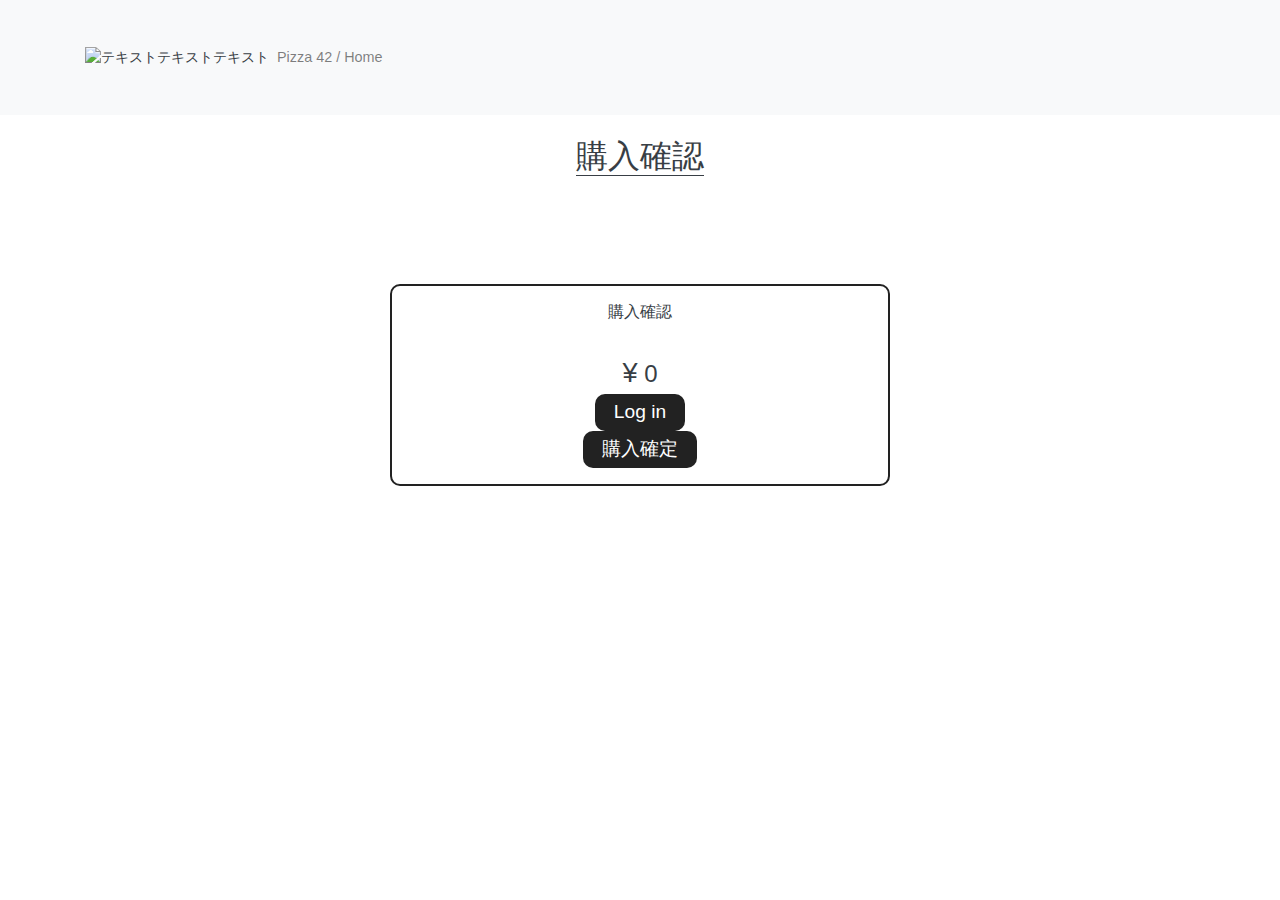
==== confirm.html @ 22bfb363 "Add files via upload" ====
<!DOCTYPE html>
<html lang="en">
<head>
  <meta charset="UTF-8">
  <meta name="viewport" content="width=device-width, initial-scale=1.0">
  <meta http-equiv="X-UA-Compatible" content="ie=edge">
  <title>Pizza24_confirm</title>
  <link rel="stylesheet" href="css/html5reset-1.6.1.css">
  <link rel="stylesheet" href="css/style.css">
  <link rel="stylesheet" href="css/confirm.css">
  <script src="js/confirm.js"></script>
    <link rel="stylesheet" href="https://unpkg.com/ress/dist/ress.min.css">
    <link rel="stylesheet" href="/css/style.css">
    <link
      rel="stylesheet"
      href="https://stackpath.bootstrapcdn.com/bootstrap/4.3.1/css/bootstrap.min.css"
    />
     <link rel="stylesheet" href="/css/style.css">
    <link rel="stylesheet" type="text/css" href="/css/main.css" />
    <link
      rel="stylesheet"
      href="//cdnjs.cloudflare.com/ajax/libs/highlight.js/9.15.6/styles/monokai-sublime.min.css"
    />
    <link
      rel="stylesheet"
      href="https://use.fontawesome.com/releases/v5.7.2/css/solid.css"
      integrity="sha384-r/k8YTFqmlOaqRkZuSiE9trsrDXkh07mRaoGBMoDcmA58OHILZPsk29i2BsFng1B"
      crossorigin="anonymous"
    />
    <link
      rel="stylesheet"
      href="https://use.fontawesome.com/releases/v5.7.2/css/fontawesome.css"
      integrity="sha384-4aon80D8rXCGx9ayDt85LbyUHeMWd3UiBaWliBlJ53yzm9hqN21A+o1pqoyK04h+"
      crossorigin="anonymous"
    />

    <link
      rel="stylesheet"
      href="https://cdn.auth0.com/js/auth0-samples-theme/1.0/css/auth0-theme.min.css"
    />

</head>
<body>
  <body class="h-100">
    <div id="app" class="h-100 d-flex flex-column">
      <div class="nav-container">
        <nav class="navbar navbar-expand-md navbar-light bg-light">
          <div class="container">

             <div id="iconimg">
                <img src="/images/pizza.png" alt="テキストテキストテキスト">       
            </div>      
            <div class="collapse navbar-collapse" id="navbarNav">
              <ul class="navbar-nav mr-auto">
                <li class="nav-item">
                  <a href="/" class="nav-link route-link">Pizza 42 / Home</a>
                </li>
              </ul>
              <ul class="navbar-nav d-none d-md-block">
                <!-- Login button: show if NOT authenticated -->
                <li class="nav-item auth-invisible">
                  <button
                    id="qsLoginBtn"
                    onclick="login()"
                    class="btn btn-primary btn-margin auth-invisible hidden"
                  >
                    Log in
                  </button>
                </li>
                <!-- / Login button -->

                <!-- Fullsize dropdown: show if authenticated -->
                <li class="nav-item dropdown auth-visible hidden">
                  <a
                    class="nav-link dropdown-toggle"
                    href="#"
                    id="profileDropDown"
                    data-toggle="dropdown"
                  >
                    <!-- Profile image should be set to the profile picture from the id token -->
                    <img
                      alt="Profile picture"
                      class="nav-user-profile profile-image rounded-circle"
                      width="50"
                    />
                  </a>
                  <div class="dropdown-menu">
                    <!-- Show the user's full name from the id token here -->
                    <div class="dropdown-header nav-user-name user-name"></div>
                    <a
                      href="/profile"
                      class="dropdown-item dropdown-profile route-link"
                    >
                      <i class="fas fa-user mr-3"></i> Profile
                    </a>
                    <a
                      href="#"
                      class="dropdown-item"
                      id="qsLogoutBtn"
                      onclick="logout()"
                    >
                      <i class="fas fa-power-off mr-3"></i> Log out
                    </a>
                  </div>
    <div class="cart">
        <div class="cart_cnt hidden">
            <span id="js_cart_cnt"></span>
        </div>
      <a class="cart_icon" href="confirm.html">
          <img src="img/cart.png" alt="">order
      </a>
    </div>
                </li>
                <!-- /Fullsize dropdown -->
              </ul>

              <!-- Responsive login button: show if NOT authenticated -->
              <ul class="navbar-nav d-md-none auth-invisible">
                <button
                  class="btn btn-primary btn-block auth-invisible hidden"
                  id="qsLoginBtn"
                  onclick="login()"
                >
                  Log in
                </button>
              </ul>
              <!-- /Responsive login button -->

              <!-- Responsive profile dropdown: show if authenticated -->
              <ul
                class="
                  navbar-nav
                  d-md-none
                  auth-visible
                  hidden
                  justify-content-between
                "
                style="min-height: 125px"
              >
                <li class="nav-item">
                  <span class="user-info">
                    <!-- Profile image should be set to the profile picture from the id token -->
                    <img
                      alt="Profile picture"
                      class="
                        nav-user-profile
                        d-inline-block
                        profile-image
                        rounded-circle
                        mr-3
                      "
                      width="50"
                    />
                    <!-- Show the user's full name from the id token here -->
                    <h6 class="d-inline-block nav-user-name user-name"></h6>
                  </span>
                </li>
                <li>
                  <i class="fas fa-user mr-3"></i>
                  <a href="/profile" class="route-link">Profile</a>
                </li>

                <li>
                  <i class="fas fa-power-off mr-3"></i>
                  <a href="#" id="qsLogoutBtn" onclick="logout()">Log out</a>
                </li>
              </ul>
            </div>
          </div>
        </nav>
      </div>
 <!-- /mainPage -->
  <div id="wrapper">
    <br>
      <section id="bicycle" class="wrapper">
    <h2 class="section-title">購入確認</h2>

<div class="conteiner">
      <h1>購入確認</h1>
      <ul id="js_shopping_list" class="shopping_list">
      </ul>
      <div class="total">
          <span class="yen_symbol">¥</span>
          <span id="js_total"></span>
      </div>
                <center> 
                 <!--  <li class="nav-item auth-invisible">購入はログインが<br>必要です-->

                     <button id="" class="confirm_btn">Log in</button>
                </li>
              <!--  order button: show if NOT authenticated -->
              <!--<ul class="navbar-nav d-md-none auth-invisible">  -->

                 <button id="js_confirm" class="confirm_btn">購入確定</button></center>
              </ul>    </div>
        </section>
</div>
</body>
</html>
---- css/style.css ----
.hidden {
  display: none;
}
/*
header {
  display: flex;
  justify-content: space-between;
  align-items: center;
  background-color: #62e2dc;
  padding: 0.5rem;
}

header h1 {
  font-size: 2rem;
  color: #fff;
}

header .cart {
  position: relative;
}

header .cart .cart_cnt {
  position: absolute;
  top: -4px;
  left: -12px;
  width: 1.2rem;
  height: 1.2rem;
  line-height: 1.2rem;
  text-align: center;
  border-radius: 50%;
  background-color: #fff;
  font-size: 0.8rem;
  color: #62e2dc;
}*/
  /*-------------------------------------------
Pizaa
 -------------------------------------------*/
html {
  font-size: 100%;
}
body {
  color: #383e45;
  font-size: 0.9rem;
}
a {
  text-decoration: none;
}
img {
  max-width: 100%;
}
li {
  list-style: none;
}
.site-title {
  width: 120px;
  line-height: 1px;
  padding: 10px 0;
}
.site-title a {
  display: block;
}
.section-title {
  display: inline-block;
  font-size: 2rem;
  text-align: center;
  margin-bottom: 60px;
  border-bottom: solid 1px #383e45;
}
.content-title {
  font-size: 1rem;
  margin: 10px 0;
}
.wrapper {
  max-width: 960px;
  margin: 0 auto 100px auto;
  padding: 0 4%;
  text-align: center;
}

/*-------------------------------------------
ヘッダー
-------------------------------------------*/
#header {
  display: flex;
  justify-content: space-between;
  align-items: center;
  margin: 0 auto;
}
#header ul {
  display: flex;
  padding: 10px 0;
}
#header li {
  margin-left: 30px;
}
#header li a {
  color: #24292e;
}
#header li a:hover {
  opacity: 0.7;
}

/*-------------------------------------------
Mainvisual
-------------------------------------------*/
#mainvisual {
  margin-bottom: 80px;
}
#mainvisual img {
  width: 100%;
  max-width: 1920px;
  height: 600px;
  object-fit: cover;
}

/*-------------------------------------------
About
-------------------------------------------*/
#about .content {
  display: flex;
  justify-content: center;
  align-items: center;
}
#about img {
  width: 100px;
  height: 100px;
  border-radius: 50%;
  margin-right: 30px;
}
#about .text {
  text-align: left;
}

/*-------------------------------------------
Bicycle
-------------------------------------------*/
#bicycle ul {
  display: flex;
  justify-content: space-between;
}
#bicycle li {
  width: 32%;
}
/*-------------------------------------------
Confirm
-------------------------------------------*/
#confirm ul {
  display: flex;
  justify-content: space-between;
}
#confirm li {
  width: 80%;
}

/*-------------------------------------------
footer
-------------------------------------------*/
#footer {
  font-size: 0.5rem;
  padding: 10px 0;
  text-align: center;
}

/*-------------------------------------------
SP
-------------------------------------------*/
@media screen and (max-width: 600px) {

  /*-------------------------------------------
  Mainvisual
  -------------------------------------------*/
  #mainvisual img {
    height: calc(100vh - 60px);
  }

  /*-------------------------------------------
  About
  -------------------------------------------*/
  #about .content {
    flex-direction: column;
  }
  #about img {
    margin-right: 0;
  }

  /*-------------------------------------------
  Bicycle
  -------------------------------------------*/
  #bicycle ul {
    flex-direction: column;
  }
  #bicycle li {
    width: 100%;
    margin-bottom: 30px;
  }
}
/*--E Cデザインここまで--*/


header .cart .cart_icon img {
  width: 40px;
}

#wrapper {
  width: 100%;
}

.item_wrapper {
  margin: 2rem;
}

.item_wrapper .item_list {
  display: flex;
  flex-wrap: wrap;
  list-style: none;
}

.item_wrapper .item_list .item {
  width: calc(100% / 4 - 1rem);
  margin: 0.5rem;
  padding: 0.5rem;
  border-radius: 5px;
  border: 2px solid #62e2dc;
  box-sizing: border-box;
  color: #62e2dc;
}

@media screen and (max-width: 768px) {
  .item_wrapper .item_list .item {
    width: calc(100% / 2 - 1rem);
  }
}

@media screen and (max-width: 480px) {
  .item_wrapper .item_list .item {
    width: 100%;
  }
}

.item_wrapper .item_list .item .item_img {
  width: 56%;
  margin: 1rem  auto;
}

.item_wrapper .item_list .item .item_img img {
  width: 100%;
}

.item_wrapper .item_list .item .item_price {
  text-align: right;
  font-size: 1.5rem;
}

.item_wrapper .item_list .item .item_price .yen_symbol {
  font-size: 1.7rem;
}

.item_wrapper .item_list .item .item_btnarea {
  display: flex;
  justify-content: space-around;
  margin: 0.5rem 0;
}

/**カートボタン**/
.item_cart_btn {
  padding: 4px 1.2rem;
  font-size: 1.2rem;
  line-height: 1.5;
  color: #ffffff;
  background-color: #222222;
  border: none;
  border-radius: 10px;
  outline: none;
}


.item_wrapper .item_list .item .item_btnarea .item_cart_btn_active {
  background-color: #f5d883 !important;
}

/**購入ボタン**/
.item_buy_btn {
  padding: 4px 1.2rem;
  font-size: 1.2rem;
  line-height: 1.5;
  color: #fff;
  text-align: center;
  background-color: #222222;
  border: none;
  border-radius: 10px;
  text-decoration: none;
}

@media screen and (max-width: 1000px) {
  .item_wrapper .item_list .item .item_btnarea .item_buy_btn {
    font-size: 0.8rem;
  }
}

@media screen and (max-width: 768px) {
  .item_wrapper .item_list .item .item_btnarea .item_buy_btn {
    font-size: 1.2rem;
  }
}
---- css/confirm.css ----
#wrapper .back_btn {
  display: block;
  margin: 1rem;
  font-size: 1.2rem;
  font-weight: bold;
  text-decoration: none;
}

#wrapper .back_btn:link, #wrapper .back_btn:hover, #wrapper .back_btn:visited, #wrapper .back_btn:active {
  color: #222222;
  text-decoration: none;
}

#wrapper .conteiner {
  width: 80%;
  max-width: 500px;
  margin: 3rem auto;
  padding: 1rem 0;
  border: 2px solid #222222;
  border-radius: 10px;
}

#wrapper .conteiner h1 {
  font-size: 1rem;
  text-align: center;
}

#wrapper .conteiner .shopping_list {
  margin: 1rem 0;
  list-style: none;
}

#wrapper .conteiner .shopping_list li {
  width: 96%;
  margin: auto;
  padding: 1rem 0;
  border-top: 2px solid #444444;
}

#wrapper .conteiner .shopping_list li:last-of-type {
  border-bottom: 2px solid #444444;
}

#wrapper .conteiner .shopping_list li h2 {
  font-size: 1.5rem;
}
#wrapper .conteiner .shopping_list li .price {
  font-size: 1.5rem;
}
#wrapper .conteiner .shopping_list li .price::before {
  content: '\00a5';
  font-size: 1.7rem;
}
#wrapper .conteiner .shopping_list li .date {
  font-size: 1.5rem;
}
#wrapper .conteiner .shopping_list li .date::before {
  content: '\00a5';
  font-size: 1.7rem;
}
#wrapper .conteiner .total {
  width: 96%;
  margin: auto;
  font-size: 1.5rem;
}
#wrapper .conteiner .total .yen_symbol {
  font-size: 1.7rem;
}

#wrapper .conteiner .confirm_btn {
  display: block;
  margin: auto;
  padding: 4px 1.2rem;
  font-size: 1.2rem;
  color: #fff;
  background-color: #222222;
  border: none;
  border-radius: 10px;
  outline: none;
}
---- css/style.css ----
.hidden {
  display: none;
}
/*
header {
  display: flex;
  justify-content: space-between;
  align-items: center;
  background-color: #62e2dc;
  padding: 0.5rem;
}

header h1 {
  font-size: 2rem;
  color: #fff;
}

header .cart {
  position: relative;
}

header .cart .cart_cnt {
  position: absolute;
  top: -4px;
  left: -12px;
  width: 1.2rem;
  height: 1.2rem;
  line-height: 1.2rem;
  text-align: center;
  border-radius: 50%;
  background-color: #fff;
  font-size: 0.8rem;
  color: #62e2dc;
}*/
  /*-------------------------------------------
Pizaa
 -------------------------------------------*/
html {
  font-size: 100%;
}
body {
  color: #383e45;
  font-size: 0.9rem;
}
a {
  text-decoration: none;
}
img {
  max-width: 100%;
}
li {
  list-style: none;
}
.site-title {
  width: 120px;
  line-height: 1px;
  padding: 10px 0;
}
.site-title a {
  display: block;
}
.section-title {
  display: inline-block;
  font-size: 2rem;
  text-align: center;
  margin-bottom: 60px;
  border-bottom: solid 1px #383e45;
}
.content-title {
  font-size: 1rem;
  margin: 10px 0;
}
.wrapper {
  max-width: 960px;
  margin: 0 auto 100px auto;
  padding: 0 4%;
  text-align: center;
}

/*-------------------------------------------
ヘッダー
-------------------------------------------*/
#header {
  display: flex;
  justify-content: space-between;
  align-items: center;
  margin: 0 auto;
}
#header ul {
  display: flex;
  padding: 10px 0;
}
#header li {
  margin-left: 30px;
}
#header li a {
  color: #24292e;
}
#header li a:hover {
  opacity: 0.7;
}

/*-------------------------------------------
Mainvisual
-------------------------------------------*/
#mainvisual {
  margin-bottom: 80px;
}
#mainvisual img {
  width: 100%;
  max-width: 1920px;
  height: 600px;
  object-fit: cover;
}

/*-------------------------------------------
About
-------------------------------------------*/
#about .content {
  display: flex;
  justify-content: center;
  align-items: center;
}
#about img {
  width: 100px;
  height: 100px;
  border-radius: 50%;
  margin-right: 30px;
}
#about .text {
  text-align: left;
}

/*-------------------------------------------
Bicycle
-------------------------------------------*/
#bicycle ul {
  display: flex;
  justify-content: space-between;
}
#bicycle li {
  width: 32%;
}
/*-------------------------------------------
Confirm
-------------------------------------------*/
#confirm ul {
  display: flex;
  justify-content: space-between;
}
#confirm li {
  width: 80%;
}

/*-------------------------------------------
footer
-------------------------------------------*/
#footer {
  font-size: 0.5rem;
  padding: 10px 0;
  text-align: center;
}

/*-------------------------------------------
SP
-------------------------------------------*/
@media screen and (max-width: 600px) {

  /*-------------------------------------------
  Mainvisual
  -------------------------------------------*/
  #mainvisual img {
    height: calc(100vh - 60px);
  }

  /*-------------------------------------------
  About
  -------------------------------------------*/
  #about .content {
    flex-direction: column;
  }
  #about img {
    margin-right: 0;
  }

  /*-------------------------------------------
  Bicycle
  -------------------------------------------*/
  #bicycle ul {
    flex-direction: column;
  }
  #bicycle li {
    width: 100%;
    margin-bottom: 30px;
  }
}
/*--E Cデザインここまで--*/


header .cart .cart_icon img {
  width: 40px;
}

#wrapper {
  width: 100%;
}

.item_wrapper {
  margin: 2rem;
}

.item_wrapper .item_list {
  display: flex;
  flex-wrap: wrap;
  list-style: none;
}

.item_wrapper .item_list .item {
  width: calc(100% / 4 - 1rem);
  margin: 0.5rem;
  padding: 0.5rem;
  border-radius: 5px;
  border: 2px solid #62e2dc;
  box-sizing: border-box;
  color: #62e2dc;
}

@media screen and (max-width: 768px) {
  .item_wrapper .item_list .item {
    width: calc(100% / 2 - 1rem);
  }
}

@media screen and (max-width: 480px) {
  .item_wrapper .item_list .item {
    width: 100%;
  }
}

.item_wrapper .item_list .item .item_img {
  width: 56%;
  margin: 1rem  auto;
}

.item_wrapper .item_list .item .item_img img {
  width: 100%;
}

.item_wrapper .item_list .item .item_price {
  text-align: right;
  font-size: 1.5rem;
}

.item_wrapper .item_list .item .item_price .yen_symbol {
  font-size: 1.7rem;
}

.item_wrapper .item_list .item .item_btnarea {
  display: flex;
  justify-content: space-around;
  margin: 0.5rem 0;
}

/**カートボタン**/
.item_cart_btn {
  padding: 4px 1.2rem;
  font-size: 1.2rem;
  line-height: 1.5;
  color: #ffffff;
  background-color: #222222;
  border: none;
  border-radius: 10px;
  outline: none;
}


.item_wrapper .item_list .item .item_btnarea .item_cart_btn_active {
  background-color: #f5d883 !important;
}

/**購入ボタン**/
.item_buy_btn {
  padding: 4px 1.2rem;
  font-size: 1.2rem;
  line-height: 1.5;
  color: #fff;
  text-align: center;
  background-color: #222222;
  border: none;
  border-radius: 10px;
  text-decoration: none;
}

@media screen and (max-width: 1000px) {
  .item_wrapper .item_list .item .item_btnarea .item_buy_btn {
    font-size: 0.8rem;
  }
}

@media screen and (max-width: 768px) {
  .item_wrapper .item_list .item .item_btnarea .item_buy_btn {
    font-size: 1.2rem;
  }
}
---- css/style.css ----
.hidden {
  display: none;
}
/*
header {
  display: flex;
  justify-content: space-between;
  align-items: center;
  background-color: #62e2dc;
  padding: 0.5rem;
}

header h1 {
  font-size: 2rem;
  color: #fff;
}

header .cart {
  position: relative;
}

header .cart .cart_cnt {
  position: absolute;
  top: -4px;
  left: -12px;
  width: 1.2rem;
  height: 1.2rem;
  line-height: 1.2rem;
  text-align: center;
  border-radius: 50%;
  background-color: #fff;
  font-size: 0.8rem;
  color: #62e2dc;
}*/
  /*-------------------------------------------
Pizaa
 -------------------------------------------*/
html {
  font-size: 100%;
}
body {
  color: #383e45;
  font-size: 0.9rem;
}
a {
  text-decoration: none;
}
img {
  max-width: 100%;
}
li {
  list-style: none;
}
.site-title {
  width: 120px;
  line-height: 1px;
  padding: 10px 0;
}
.site-title a {
  display: block;
}
.section-title {
  display: inline-block;
  font-size: 2rem;
  text-align: center;
  margin-bottom: 60px;
  border-bottom: solid 1px #383e45;
}
.content-title {
  font-size: 1rem;
  margin: 10px 0;
}
.wrapper {
  max-width: 960px;
  margin: 0 auto 100px auto;
  padding: 0 4%;
  text-align: center;
}

/*-------------------------------------------
ヘッダー
-------------------------------------------*/
#header {
  display: flex;
  justify-content: space-between;
  align-items: center;
  margin: 0 auto;
}
#header ul {
  display: flex;
  padding: 10px 0;
}
#header li {
  margin-left: 30px;
}
#header li a {
  color: #24292e;
}
#header li a:hover {
  opacity: 0.7;
}

/*-------------------------------------------
Mainvisual
-------------------------------------------*/
#mainvisual {
  margin-bottom: 80px;
}
#mainvisual img {
  width: 100%;
  max-width: 1920px;
  height: 600px;
  object-fit: cover;
}

/*-------------------------------------------
About
-------------------------------------------*/
#about .content {
  display: flex;
  justify-content: center;
  align-items: center;
}
#about img {
  width: 100px;
  height: 100px;
  border-radius: 50%;
  margin-right: 30px;
}
#about .text {
  text-align: left;
}

/*-------------------------------------------
Bicycle
-------------------------------------------*/
#bicycle ul {
  display: flex;
  justify-content: space-between;
}
#bicycle li {
  width: 32%;
}
/*-------------------------------------------
Confirm
-------------------------------------------*/
#confirm ul {
  display: flex;
  justify-content: space-between;
}
#confirm li {
  width: 80%;
}

/*-------------------------------------------
footer
-------------------------------------------*/
#footer {
  font-size: 0.5rem;
  padding: 10px 0;
  text-align: center;
}

/*-------------------------------------------
SP
-------------------------------------------*/
@media screen and (max-width: 600px) {

  /*-------------------------------------------
  Mainvisual
  -------------------------------------------*/
  #mainvisual img {
    height: calc(100vh - 60px);
  }

  /*-------------------------------------------
  About
  -------------------------------------------*/
  #about .content {
    flex-direction: column;
  }
  #about img {
    margin-right: 0;
  }

  /*-------------------------------------------
  Bicycle
  -------------------------------------------*/
  #bicycle ul {
    flex-direction: column;
  }
  #bicycle li {
    width: 100%;
    margin-bottom: 30px;
  }
}
/*--E Cデザインここまで--*/


header .cart .cart_icon img {
  width: 40px;
}

#wrapper {
  width: 100%;
}

.item_wrapper {
  margin: 2rem;
}

.item_wrapper .item_list {
  display: flex;
  flex-wrap: wrap;
  list-style: none;
}

.item_wrapper .item_list .item {
  width: calc(100% / 4 - 1rem);
  margin: 0.5rem;
  padding: 0.5rem;
  border-radius: 5px;
  border: 2px solid #62e2dc;
  box-sizing: border-box;
  color: #62e2dc;
}

@media screen and (max-width: 768px) {
  .item_wrapper .item_list .item {
    width: calc(100% / 2 - 1rem);
  }
}

@media screen and (max-width: 480px) {
  .item_wrapper .item_list .item {
    width: 100%;
  }
}

.item_wrapper .item_list .item .item_img {
  width: 56%;
  margin: 1rem  auto;
}

.item_wrapper .item_list .item .item_img img {
  width: 100%;
}

.item_wrapper .item_list .item .item_price {
  text-align: right;
  font-size: 1.5rem;
}

.item_wrapper .item_list .item .item_price .yen_symbol {
  font-size: 1.7rem;
}

.item_wrapper .item_list .item .item_btnarea {
  display: flex;
  justify-content: space-around;
  margin: 0.5rem 0;
}

/**カートボタン**/
.item_cart_btn {
  padding: 4px 1.2rem;
  font-size: 1.2rem;
  line-height: 1.5;
  color: #ffffff;
  background-color: #222222;
  border: none;
  border-radius: 10px;
  outline: none;
}


.item_wrapper .item_list .item .item_btnarea .item_cart_btn_active {
  background-color: #f5d883 !important;
}

/**購入ボタン**/
.item_buy_btn {
  padding: 4px 1.2rem;
  font-size: 1.2rem;
  line-height: 1.5;
  color: #fff;
  text-align: center;
  background-color: #222222;
  border: none;
  border-radius: 10px;
  text-decoration: none;
}

@media screen and (max-width: 1000px) {
  .item_wrapper .item_list .item .item_btnarea .item_buy_btn {
    font-size: 0.8rem;
  }
}

@media screen and (max-width: 768px) {
  .item_wrapper .item_list .item .item_btnarea .item_buy_btn {
    font-size: 1.2rem;
  }
}
---- css/main.css ----
.hidden {
  display: none;
}
label {
  margin-bottom: 10px;
  display: block;
}

.navbar {
  min-height: 115px;
}
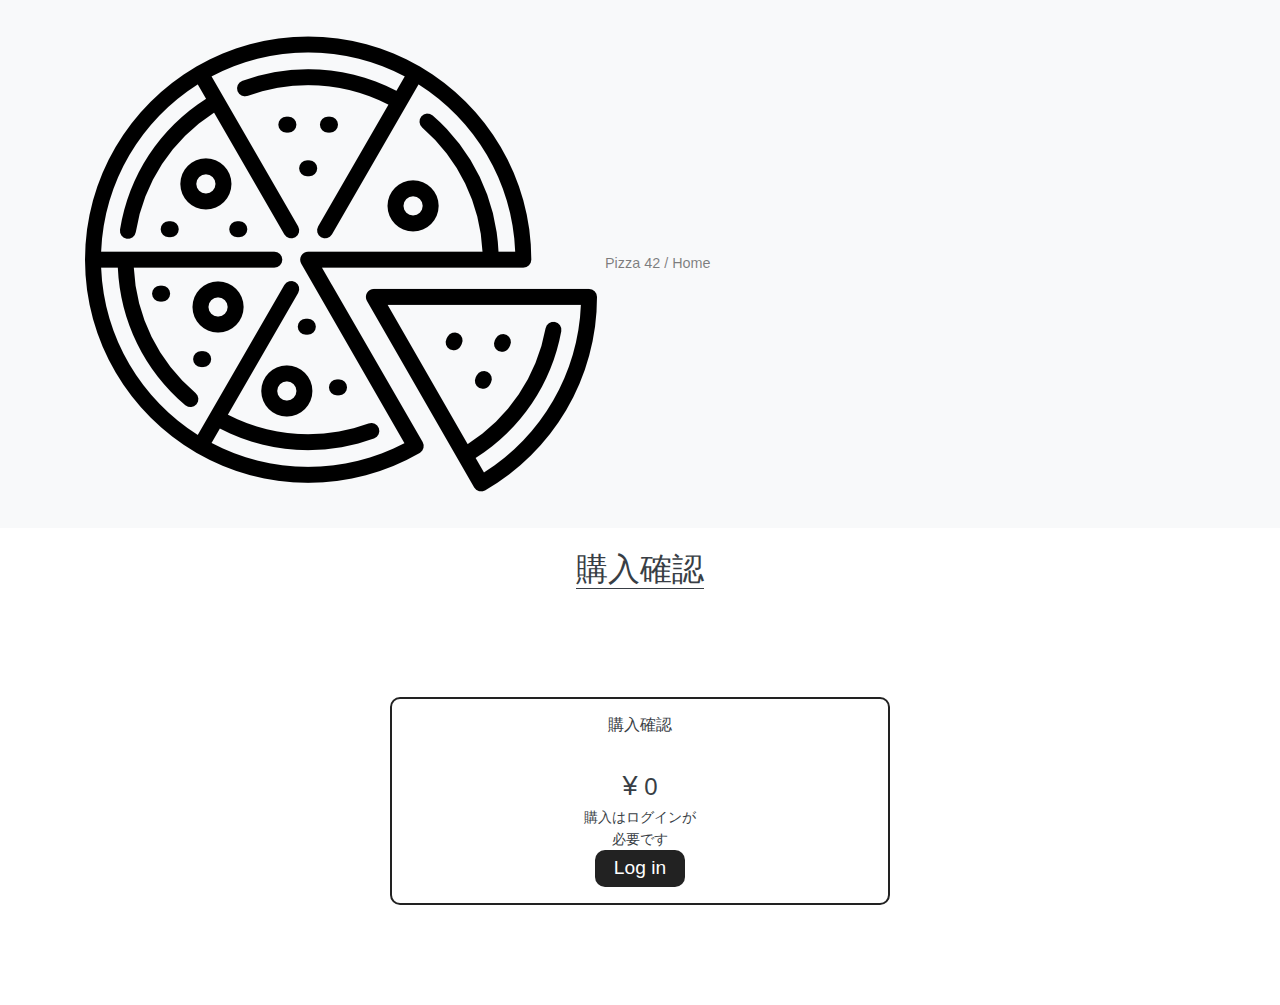
==== commit 02186b55: "Add files via upload" ====
--- a/confirm.html
+++ b/confirm.html
@@ -185,12 +185,12 @@
           <span id="js_total"></span>
       </div>
                 <center> 
-                 <!--  <li class="nav-item auth-invisible">購入はログインが<br>必要です-->
+                 <li class="nav-item auth-invisible">購入はログインが<br>必要です
 
                      <button id="" class="confirm_btn">Log in</button>
                 </li>
               <!--  order button: show if NOT authenticated -->
-              <!--<ul class="navbar-nav d-md-none auth-invisible">  -->
+              <ul class="navbar-nav d-md-none auth-invisible"> 
 
                  <button id="js_confirm" class="confirm_btn">購入確定</button></center>
               </ul>    </div>
